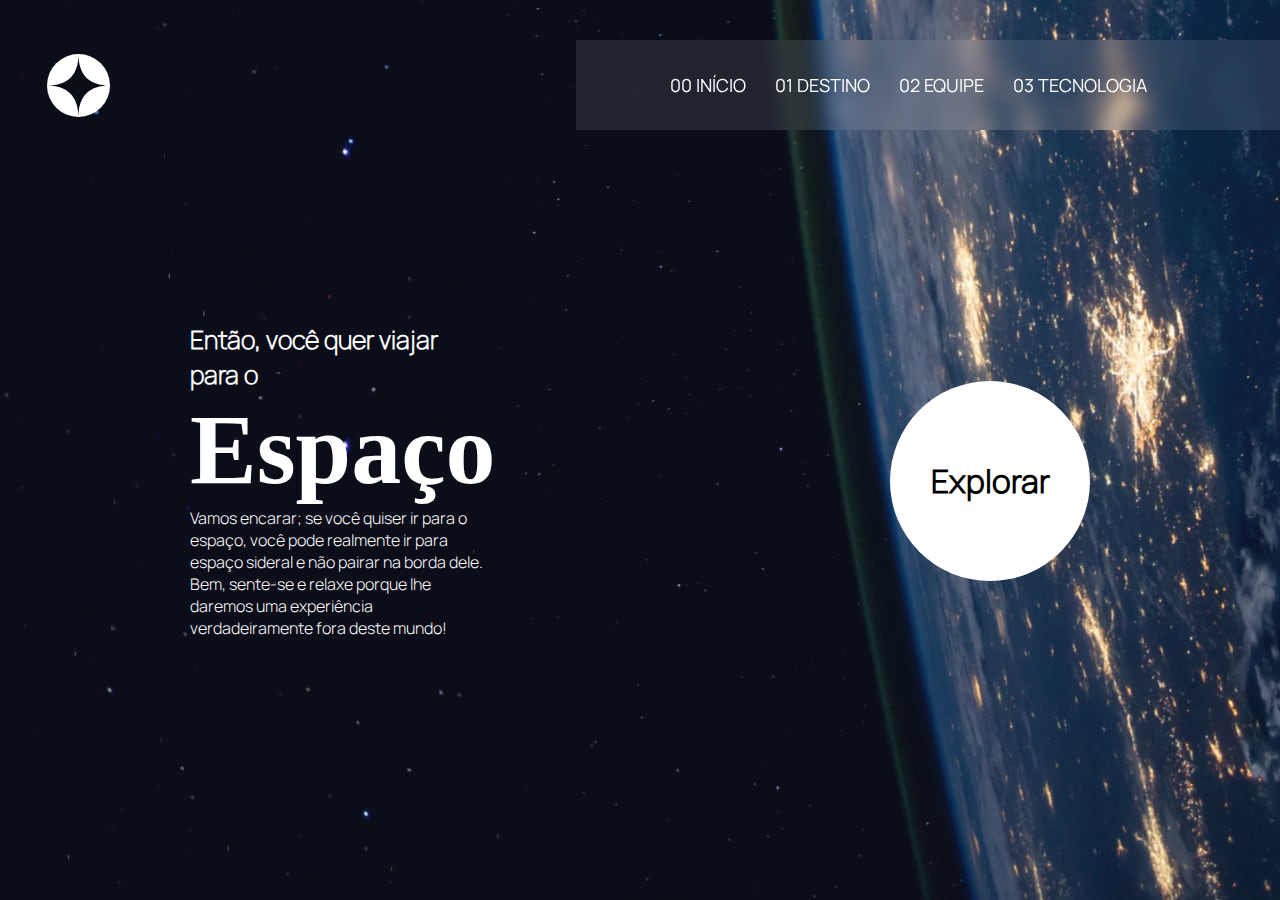
==== space-tourism-website-main/starter-code/index.html @ 8efc089f "arquivos do site" ====
<!DOCTYPE html>
<html lang="en">
<head>
  <meta charset="UTF-8">
  <meta name="viewport" content="width=device-width, initial-scale=1.0">

  <link rel="icon" type="image/png" sizes="32x32" href="./assets/favicon-32x32.png">
  <link rel="stylesheet" type="text/css" href="style.css">
  
  <title>Frontend Mentor | Space tourism website</title>
</head>
<body>
  <div class="logo">
    <a href="index.html">
      <img src="assets/shared/logo.svg" alt="logo site">
    </a>
  </div>
  <header>
    <nav>
      <ul>
        <li id="pri"><a href="index.html">00 INÍCIO</a></li>
        <li><a href="sobre.html">01 DESTINO</a></li>
        <li><a href="contantos.html">02 EQUIPE</a></li>
        <li><a href="login.html">03 TECNOLOGIA</a></li>
      </ul>
    </nav>
  </header>
  <main>
    <div class="cont">
      <div class="box">
        <h3> Então, você quer viajar para o</h3>

        <h2>Espaço</h2>
    
        <p>Vamos encarar; se você quiser ir para o espaço, você pode realmente ir para 
          espaço sideral e não pairar na borda dele. Bem, sente-se e relaxe 
          porque lhe daremos uma experiência verdadeiramente fora deste mundo!</p>
      </div>

      <div class="exp">
        <h1>Explorar</h1>
      </div>
    </div>
</main>
</body>
</html>
---- space-tourism-website-main/starter-code/style.css ----
* {
    padding: 0;
    margin: 0;
}

@font-face {
    font-family: manrope;
    src: url(fonts/Manrope/static/Manrope-Regular.ttf);
}

@font-face {
    font-family: manrope-light;
    src: url(fonts/Manrope/static/Manrope-Light.ttf);
}

@font-face {
    font-family: manrope-xlight;
    src: url(fonts/Manrope/static/Manrope-ExtraLight.ttf);
}

body {
    background-image: url(assets/home/background-home-desktop.jpg);
    font-family: manrope-light;
    font-weight: 800px;
}

header {
    display: flex;
    width: 55%; 
    height: 90px;
    margin-top: 40px;
    background: #ffffff18; 
    backdrop-filter: blur(10px);
    align-items: center;
    position: absolute; 
    top: 0;
    right: 0;
}

.logo {
    width: 70px; 
    height: auto;
    margin-left: 40px;
    margin-top: 54px;
}

.logo img {
    width: 90%; 
    margin-left: 10%; 
}

#pri {
    padding-left: 80px;
}

nav ul li {
    float: left; 
    color: #fff; 
    width: auto; 
    margin: 0.8em;
    list-style: none;
    font-size: 18px;
    font-family: manrope;
}
 
nav ul li a {
    text-decoration: none;
    color: #fff;
}

nav ul li a:hover {
    color: #c8c8ce;
}

.cont {
    margin-top: 200px;
    width: 100%;
    display: flex;
    justify-content: center;
    align-items: center;

}

.cont .box {
    color: #fff;
    width: 300px;
}

.box h2 {
    font-family: 'Times New Roman', Times, serif;
    font-size: 100px;
}

.box h3 {
    font-family: manrope-xlight;
    font-size: 25px;
}

.exp {
    display: flex;
    justify-content: center;
    align-items: center;
    border-radius: 100%;
    width: 200px;
    height: 200px;
    background-color: #ffffff;
    margin-left: 400px;
}
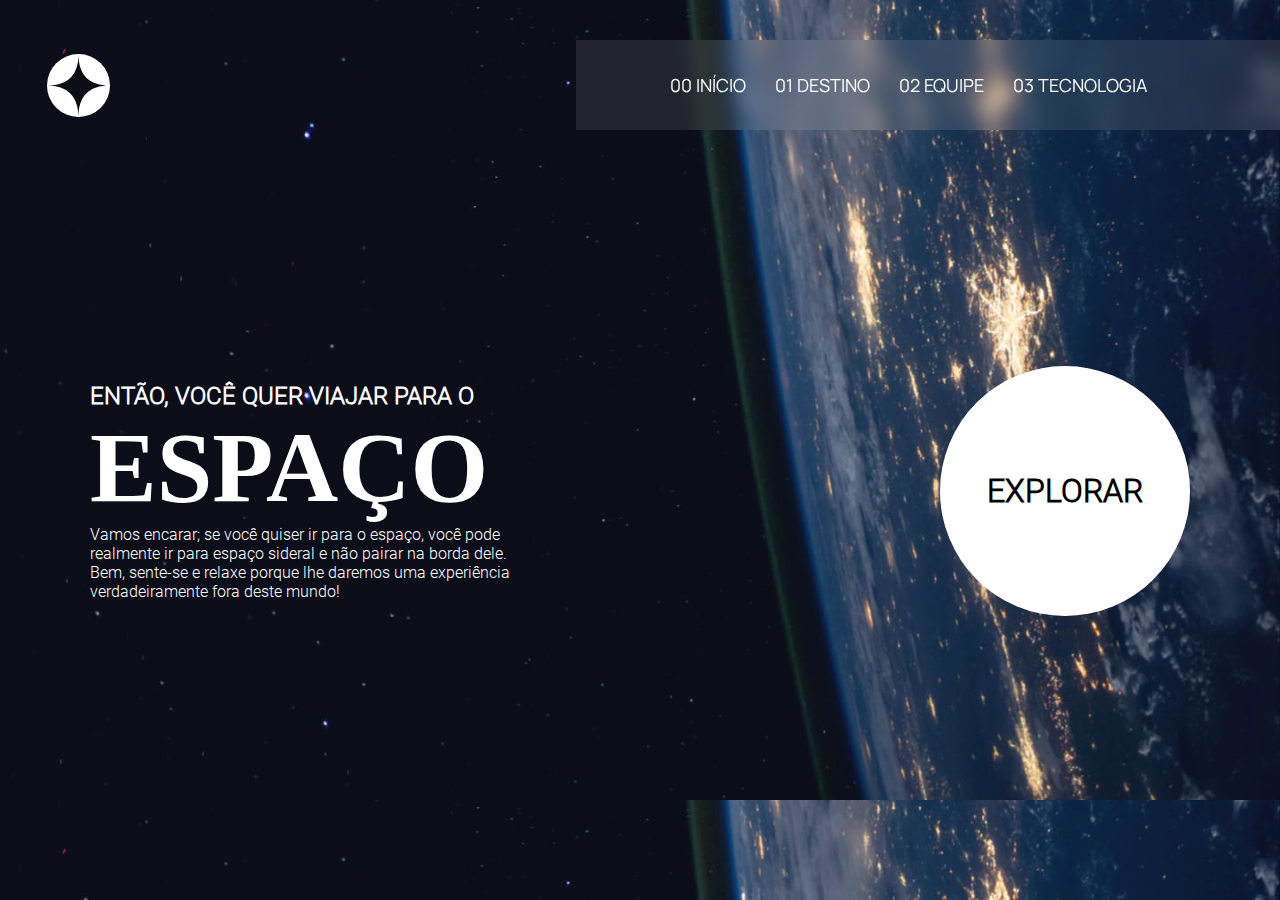
==== commit 5a6c79ff: "novas fontes" ====
--- a/space-tourism-website-main/starter-code/index.html
+++ b/space-tourism-website-main/starter-code/index.html
@@ -28,9 +28,9 @@
   <main>
     <div class="cont">
       <div class="box">
-        <h3> Então, você quer viajar para o</h3>
+        <h3>ENTÃO, VOCÊ QUER VIAJAR PARA O</h3>
 
-        <h2>Espaço</h2>
+        <h2>ESPAÇO</h2>
     
         <p>Vamos encarar; se você quiser ir para o espaço, você pode realmente ir para 
           espaço sideral e não pairar na borda dele. Bem, sente-se e relaxe 
@@ -38,7 +38,7 @@
       </div>
 
       <div class="exp">
-        <h1>Explorar</h1>
+        <h1>EXPLORAR</h1>
       </div>
     </div>
 </main>
--- a/space-tourism-website-main/starter-code/style.css
+++ b/space-tourism-website-main/starter-code/style.css
@@ -9,8 +9,8 @@
 }
 
 @font-face {
-    font-family: manrope-light;
-    src: url(fonts/Manrope/static/Manrope-Light.ttf);
+    font-family: roboto-light;
+    src: url(fonts/roboto/Roboto-Light.ttf);
 }
 
 @font-face {
@@ -20,8 +20,8 @@
 
 body {
     background-image: url(assets/home/background-home-desktop.jpg);
-    font-family: manrope-light;
-    font-weight: 800px;
+    background-size: cover;
+    font-family: roboto-light;
 }
 
 header {
@@ -73,8 +73,9 @@
 }
 
 .cont {
-    margin-top: 200px;
+    margin-top: 70px;
     width: 100%;
+    height: 600px;
     display: flex;
     justify-content: center;
     align-items: center;
@@ -83,7 +84,7 @@
 
 .cont .box {
     color: #fff;
-    width: 300px;
+    width: 450px;
 }
 
 .box h2 {
@@ -91,9 +92,9 @@
     font-size: 100px;
 }
 
-.box h3 {
-    font-family: manrope-xlight;
-    font-size: 25px;
+h3 {
+    font-family: roboto-light;
+    font-size: 24px;
 }
 
 .exp {
@@ -101,8 +102,8 @@
     justify-content: center;
     align-items: center;
     border-radius: 100%;
-    width: 200px;
-    height: 200px;
+    width: 250px;
+    height: 250px;
     background-color: #ffffff;
     margin-left: 400px;
 }
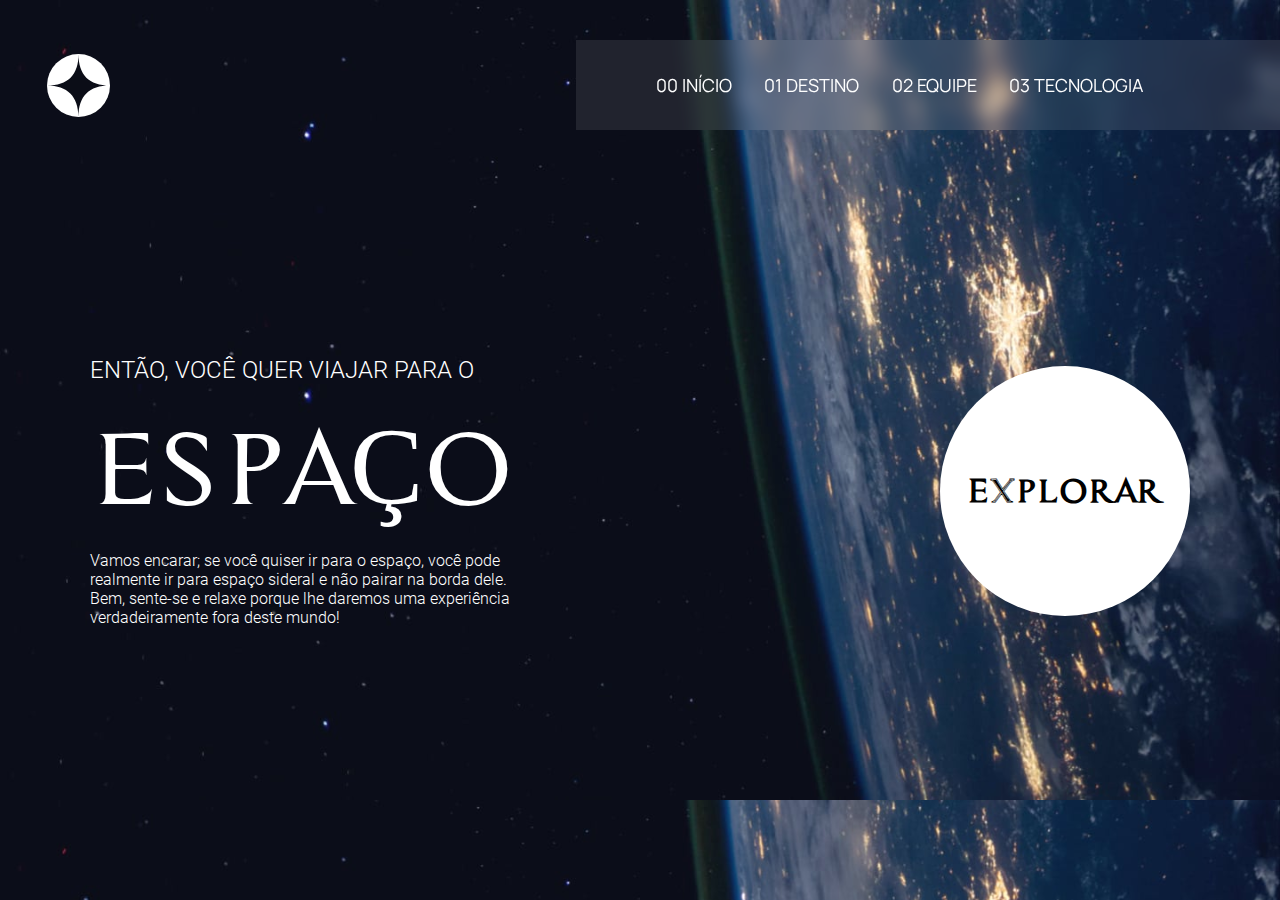
==== commit 8315a623: "pagina destino marte" ====
--- a/space-tourism-website-main/starter-code/index.html
+++ b/space-tourism-website-main/starter-code/index.html
@@ -15,11 +15,12 @@
       <img src="assets/shared/logo.svg" alt="logo site">
     </a>
   </div>
+  
   <header>
     <nav>
       <ul>
         <li id="pri"><a href="index.html">00 INÍCIO</a></li>
-        <li><a href="sobre.html">01 DESTINO</a></li>
+        <li><a href="destination-mars.html">01 DESTINO</a></li>
         <li><a href="contantos.html">02 EQUIPE</a></li>
         <li><a href="login.html">03 TECNOLOGIA</a></li>
       </ul>
--- a/space-tourism-website-main/starter-code/style.css
+++ b/space-tourism-website-main/starter-code/style.css
@@ -14,8 +14,8 @@
 }
 
 @font-face {
-    font-family: manrope-xlight;
-    src: url(fonts/Manrope/static/Manrope-ExtraLight.ttf);
+    font-family: assassin;
+    src: url(fonts/assassin/Assassin$.ttf);
 }
 
 body {
@@ -38,6 +38,7 @@
 }
 
 .logo {
+    display: block;
     width: 70px; 
     height: auto;
     margin-left: 40px;
@@ -50,14 +51,14 @@
 }
 
 #pri {
-    padding-left: 80px;
+    margin-left: 80px;
 }
 
 nav ul li {
     float: left; 
     color: #fff; 
     width: auto; 
-    margin: 0.8em;
+    margin: 0.9em;
     list-style: none;
     font-size: 18px;
     font-family: manrope;
@@ -69,7 +70,7 @@
 }
 
 nav ul li a:hover {
-    color: #c8c8ce;
+    border-bottom: 3px solid white;
 }
 
 .cont {
@@ -87,13 +88,21 @@
     width: 450px;
 }
 
+h1 {
+    font-size: 35px;
+}
+
 .box h2 {
-    font-family: 'Times New Roman', Times, serif;
-    font-size: 100px;
+    font-family: assassin;
+    font-size: 110px;
+    font-weight: normal;
+    margin-top: 20px;
+    margin-bottom: 20px;
 }
 
 h3 {
     font-family: roboto-light;
+    font-weight: normal;
     font-size: 24px;
 }
 
@@ -106,6 +115,8 @@
     height: 250px;
     background-color: #ffffff;
     margin-left: 400px;
+    font-family: assassin;
+    font-weight: normal;
 }
 
 
